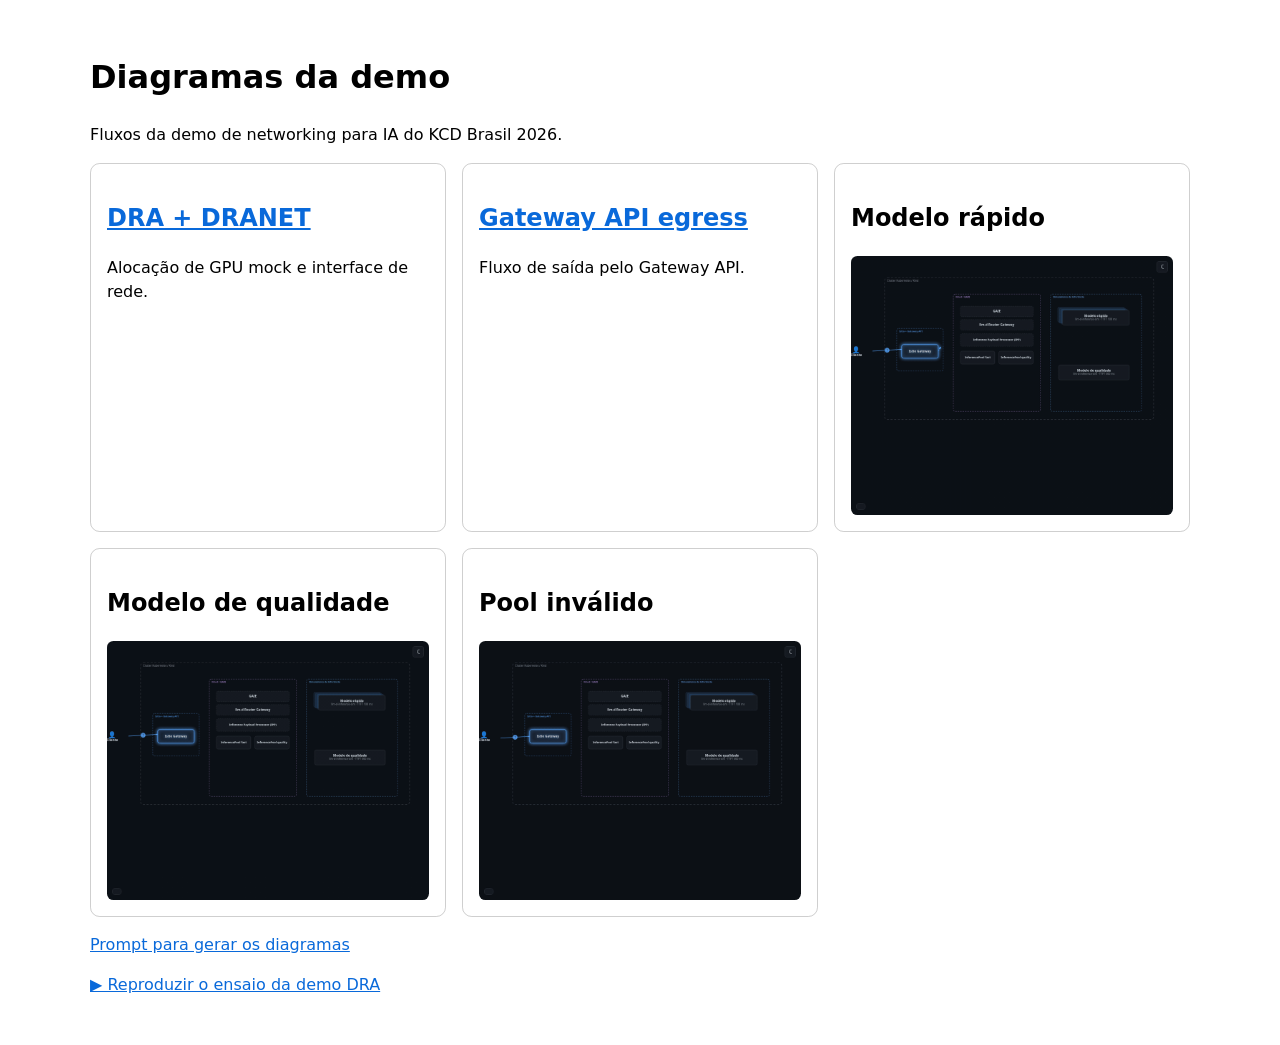
==== docs/index.html @ e0bc92ca "feat: pages e compactando docs" ====
<!doctype html>
<html lang="pt-BR">
<head>
  <meta charset="utf-8">
  <meta name="viewport" content="width=device-width, initial-scale=1">
  <title>KCD Brasil 2026 — diagramas</title>
  <style>
    :root { color-scheme: light dark; font: 16px/1.5 system-ui, sans-serif; }
    body { max-width: 1100px; margin: 0 auto; padding: 2rem 1rem; }
    a { color: #0969da; }
    @media (prefers-color-scheme: dark) { a { color: #58a6ff; } }
    .diagrams { display: grid; gap: 1rem; grid-template-columns: repeat(auto-fit, minmax(280px, 1fr)); }
    article { border: 1px solid #8886; border-radius: .6rem; padding: 1rem; }
    img { display: block; width: 100%; height: auto; border-radius: .4rem; }
  </style>
</head>
<body>
  <h1>Diagramas da demo</h1>
  <p>Fluxos da demo de networking para IA do KCD Brasil 2026.</p>

  <div class="diagrams">
    <article>
      <h2><a href="diagrams/flow-dra.html">DRA + DRANET</a></h2>
      <p>Alocação de GPU mock e interface de rede.</p>
    </article>
    <article>
      <h2><a href="diagrams/flow-egress.html">Gateway API egress</a></h2>
      <p>Fluxo de saída pelo Gateway API.</p>
    </article>
    <article>
      <h2>Modelo rápido</h2>
      <a href="diagrams/flow-fast_happy_path.gif"><img src="diagrams/flow-fast_happy_path.gif" alt="Fluxo do modelo rápido"></a>
    </article>
    <article>
      <h2>Modelo de qualidade</h2>
      <a href="diagrams/flow-quality_happy_path.gif"><img src="diagrams/flow-quality_happy_path.gif" alt="Fluxo do modelo de qualidade"></a>
    </article>
    <article>
      <h2>Pool inválido</h2>
      <a href="diagrams/flow-invalid_pool.gif"><img src="diagrams/flow-invalid_pool.gif" alt="Fluxo de pool inválido"></a>
    </article>
  </div>

  <p><a href="diagrams/flowstory-workflow-prompt.md">Prompt para gerar os diagramas</a></p>
  <p><a href="dra-demo.html">▶ Reproduzir o ensaio da demo DRA</a></p>
</body>
</html>
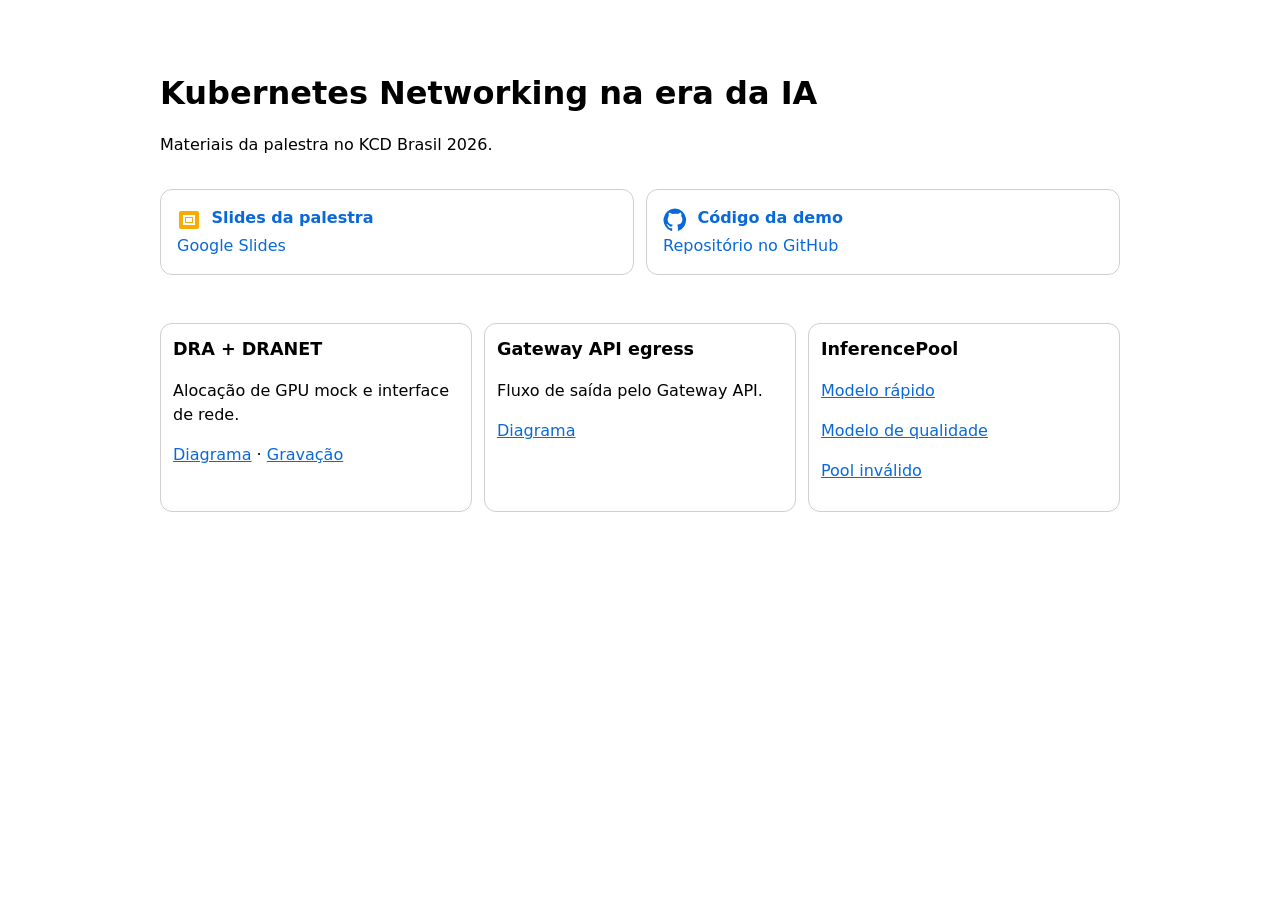
==== commit eac9dd11: "add extra links" ====
--- a/docs/index.html
+++ b/docs/index.html
@@ -3,45 +3,60 @@
 <head>
   <meta charset="utf-8">
   <meta name="viewport" content="width=device-width, initial-scale=1">
-  <title>KCD Brasil 2026 — diagramas</title>
+  <title>Kubernetes Networking na era da IA</title>
   <style>
     :root { color-scheme: light dark; font: 16px/1.5 system-ui, sans-serif; }
-    body { max-width: 1100px; margin: 0 auto; padding: 2rem 1rem; }
+    body { max-width: 960px; margin: 0 auto; padding: 3rem 1.25rem; }
     a { color: #0969da; }
     @media (prefers-color-scheme: dark) { a { color: #58a6ff; } }
-    .diagrams { display: grid; gap: 1rem; grid-template-columns: repeat(auto-fit, minmax(280px, 1fr)); }
-    article { border: 1px solid #8886; border-radius: .6rem; padding: 1rem; }
-    img { display: block; width: 100%; height: auto; border-radius: .4rem; }
+    header { margin-bottom: 2rem; }
+    h1 { margin-bottom: .25rem; }
+    .links, .diagrams { display: grid; gap: .75rem; grid-template-columns: repeat(auto-fit, minmax(240px, 1fr)); }
+    .links { margin: 1.5rem 0 3rem; }
+    .card { border: 1px solid #8886; border-radius: .75rem; padding: 1rem; text-decoration: none; }
+    .card:hover { border-color: currentColor; }
+    .card strong { display: block; margin-bottom: .25rem; }
+    .card svg { float: left; width: 1.5rem; height: 1.5rem; margin: .1rem .65rem 0 0; }
+    .diagrams article { border: 1px solid #8886; border-radius: .75rem; padding: .75rem; }
+    .diagrams h2 { margin-top: 0; font-size: 1.1rem; }
   </style>
 </head>
 <body>
-  <h1>Diagramas da demo</h1>
-  <p>Fluxos da demo de networking para IA do KCD Brasil 2026.</p>
+  <header>
+    <h1>Kubernetes Networking na era da IA</h1>
+    <p>Materiais da palestra no KCD Brasil 2026.</p>
+  </header>
 
-  <div class="diagrams">
+  <nav class="links" aria-label="Links principais">
+    <a class="card" href="https://tinyurl.com/k8s-net-ia-kcd-2026" target="_blank" rel="noreferrer">
+      <svg viewBox="0 0 24 24" aria-hidden="true"><path fill="#f9ab00" d="M4 3h16a2 2 0 0 1 2 2v14a2 2 0 0 1-2 2H4a2 2 0 0 1-2-2V5a2 2 0 0 1 2-2Z"/><path fill="#fff" d="M6 7h12v10H6V7Zm2 2v6h8V9H8Zm1 1h6v4H9v-4Z"/></svg>
+      <strong>Slides da palestra</strong>
+      <span>Google Slides</span>
+    </a>
+    <a class="card" href="https://github.com/rafaelvzago/kcd-ai-networking-demo" target="_blank" rel="noreferrer">
+      <svg viewBox="0 0 24 24" aria-hidden="true"><path fill="currentColor" d="M12 .5a11.5 11.5 0 0 0-3.64 22.41c.58.1.79-.25.79-.56v-2.18c-3.22.7-3.9-1.55-3.9-1.55-.53-1.37-1.3-1.74-1.3-1.74-1.05-.72.08-.71.08-.71 1.16.08 1.77 1.2 1.77 1.2 1.04 1.77 2.73 1.26 3.4.96.1-.75.4-1.26.74-1.55-2.57-.29-5.27-1.29-5.27-5.75 0-1.27.45-2.3 1.2-3.11-.12-.3-.52-1.47.11-3.06 0 0 .98-.31 3.17 1.19A11 11 0 0 1 12 5.67c.99 0 1.98.13 2.91.38 2.18-1.5 3.16-1.19 3.16-1.19.63 1.59.23 2.76.12 3.06.74.81 1.19 1.84 1.19 3.11 0 4.47-2.71 5.46-5.29 5.74.42.36.79 1.08.79 2.18v3.23c0 .31.21.67.8.55A11.5 11.5 0 0 0 12 .5Z"/></svg>
+      <strong>Código da demo</strong>
+      <span>Repositório no GitHub</span>
+    </a>
+  </nav>
+
+  <section class="diagrams" aria-label="Diagramas da demo">
     <article>
-      <h2><a href="diagrams/flow-dra.html">DRA + DRANET</a></h2>
+      <h2>DRA + DRANET</h2>
       <p>Alocação de GPU mock e interface de rede.</p>
+      <p><a href="diagrams/flow-dra.html">Diagrama</a> · <a href="dra-demo.html">Gravação</a></p>
     </article>
     <article>
-      <h2><a href="diagrams/flow-egress.html">Gateway API egress</a></h2>
+      <h2>Gateway API egress</h2>
       <p>Fluxo de saída pelo Gateway API.</p>
+      <a href="diagrams/flow-egress.html">Diagrama</a>
     </article>
     <article>
-      <h2>Modelo rápido</h2>
-      <a href="diagrams/flow-fast_happy_path.gif"><img src="diagrams/flow-fast_happy_path.gif" alt="Fluxo do modelo rápido"></a>
+      <h2>InferencePool</h2>
+      <p><a href="diagrams/flow-fast_happy_path.gif">Modelo rápido</a></p>
+      <p><a href="diagrams/flow-quality_happy_path.gif">Modelo de qualidade</a></p>
+      <p><a href="diagrams/flow-invalid_pool.gif">Pool inválido</a></p>
     </article>
-    <article>
-      <h2>Modelo de qualidade</h2>
-      <a href="diagrams/flow-quality_happy_path.gif"><img src="diagrams/flow-quality_happy_path.gif" alt="Fluxo do modelo de qualidade"></a>
-    </article>
-    <article>
-      <h2>Pool inválido</h2>
-      <a href="diagrams/flow-invalid_pool.gif"><img src="diagrams/flow-invalid_pool.gif" alt="Fluxo de pool inválido"></a>
-    </article>
-  </div>
-
-  <p><a href="diagrams/flowstory-workflow-prompt.md">Prompt para gerar os diagramas</a></p>
-  <p><a href="dra-demo.html">▶ Reproduzir o ensaio da demo DRA</a></p>
+  </section>
 </body>
 </html>
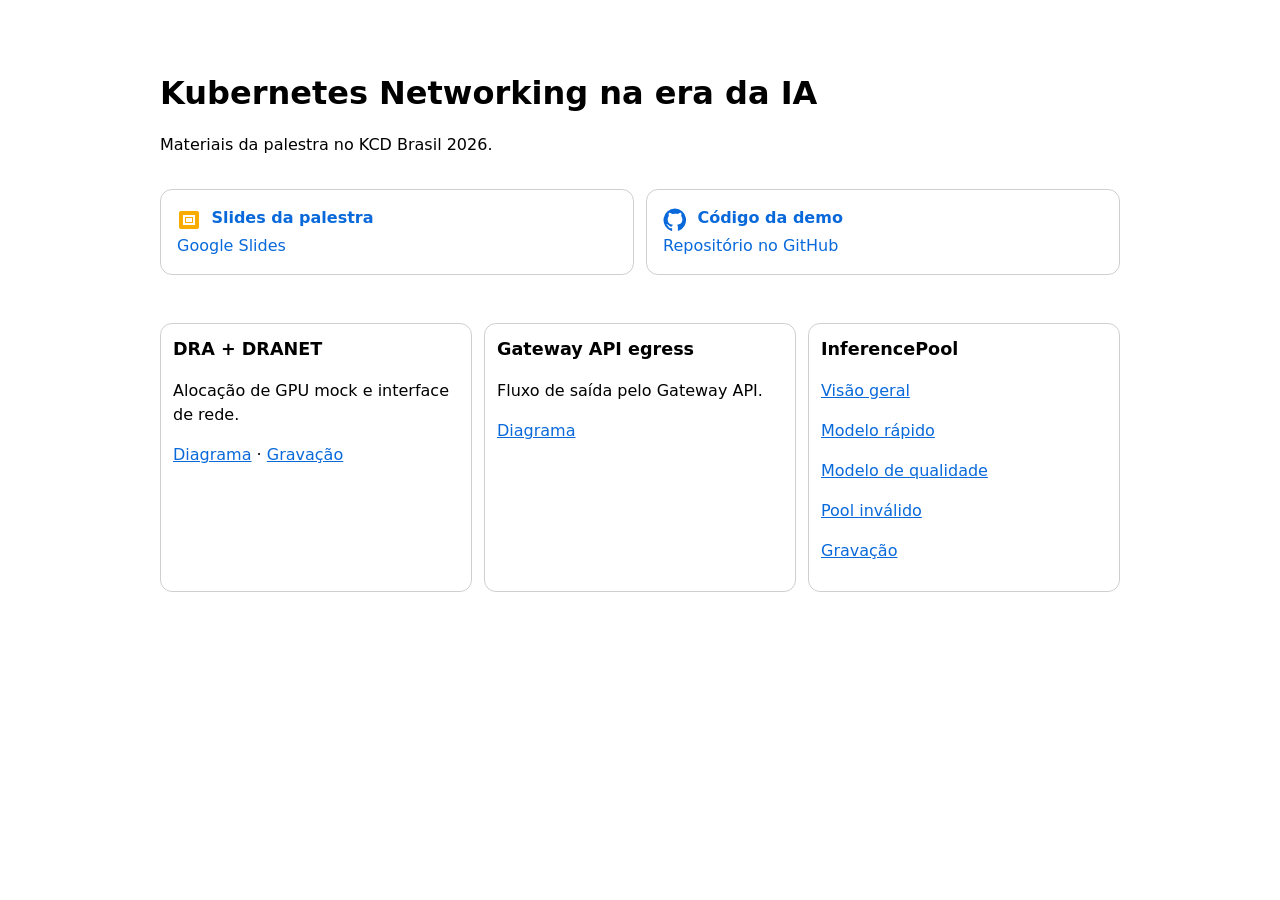
==== commit 78860439: "feat: publish inference flow pages and recording" ====
--- a/docs/index.html
+++ b/docs/index.html
@@ -53,9 +53,11 @@
     </article>
     <article>
       <h2>InferencePool</h2>
-      <p><a href="diagrams/flow-fast_happy_path.gif">Modelo rápido</a></p>
-      <p><a href="diagrams/flow-quality_happy_path.gif">Modelo de qualidade</a></p>
-      <p><a href="diagrams/flow-invalid_pool.gif">Pool inválido</a></p>
+      <p><a href="diagrams/flow-inference-pool.html">Visão geral</a></p>
+      <p><a href="diagrams/flow-fast.html">Modelo rápido</a></p>
+      <p><a href="diagrams/flow-quality.html">Modelo de qualidade</a></p>
+      <p><a href="diagrams/flow-invalid.html">Pool inválido</a></p>
+      <p><a href="inference-demo.html">Gravação</a></p>
     </article>
   </section>
 </body>
